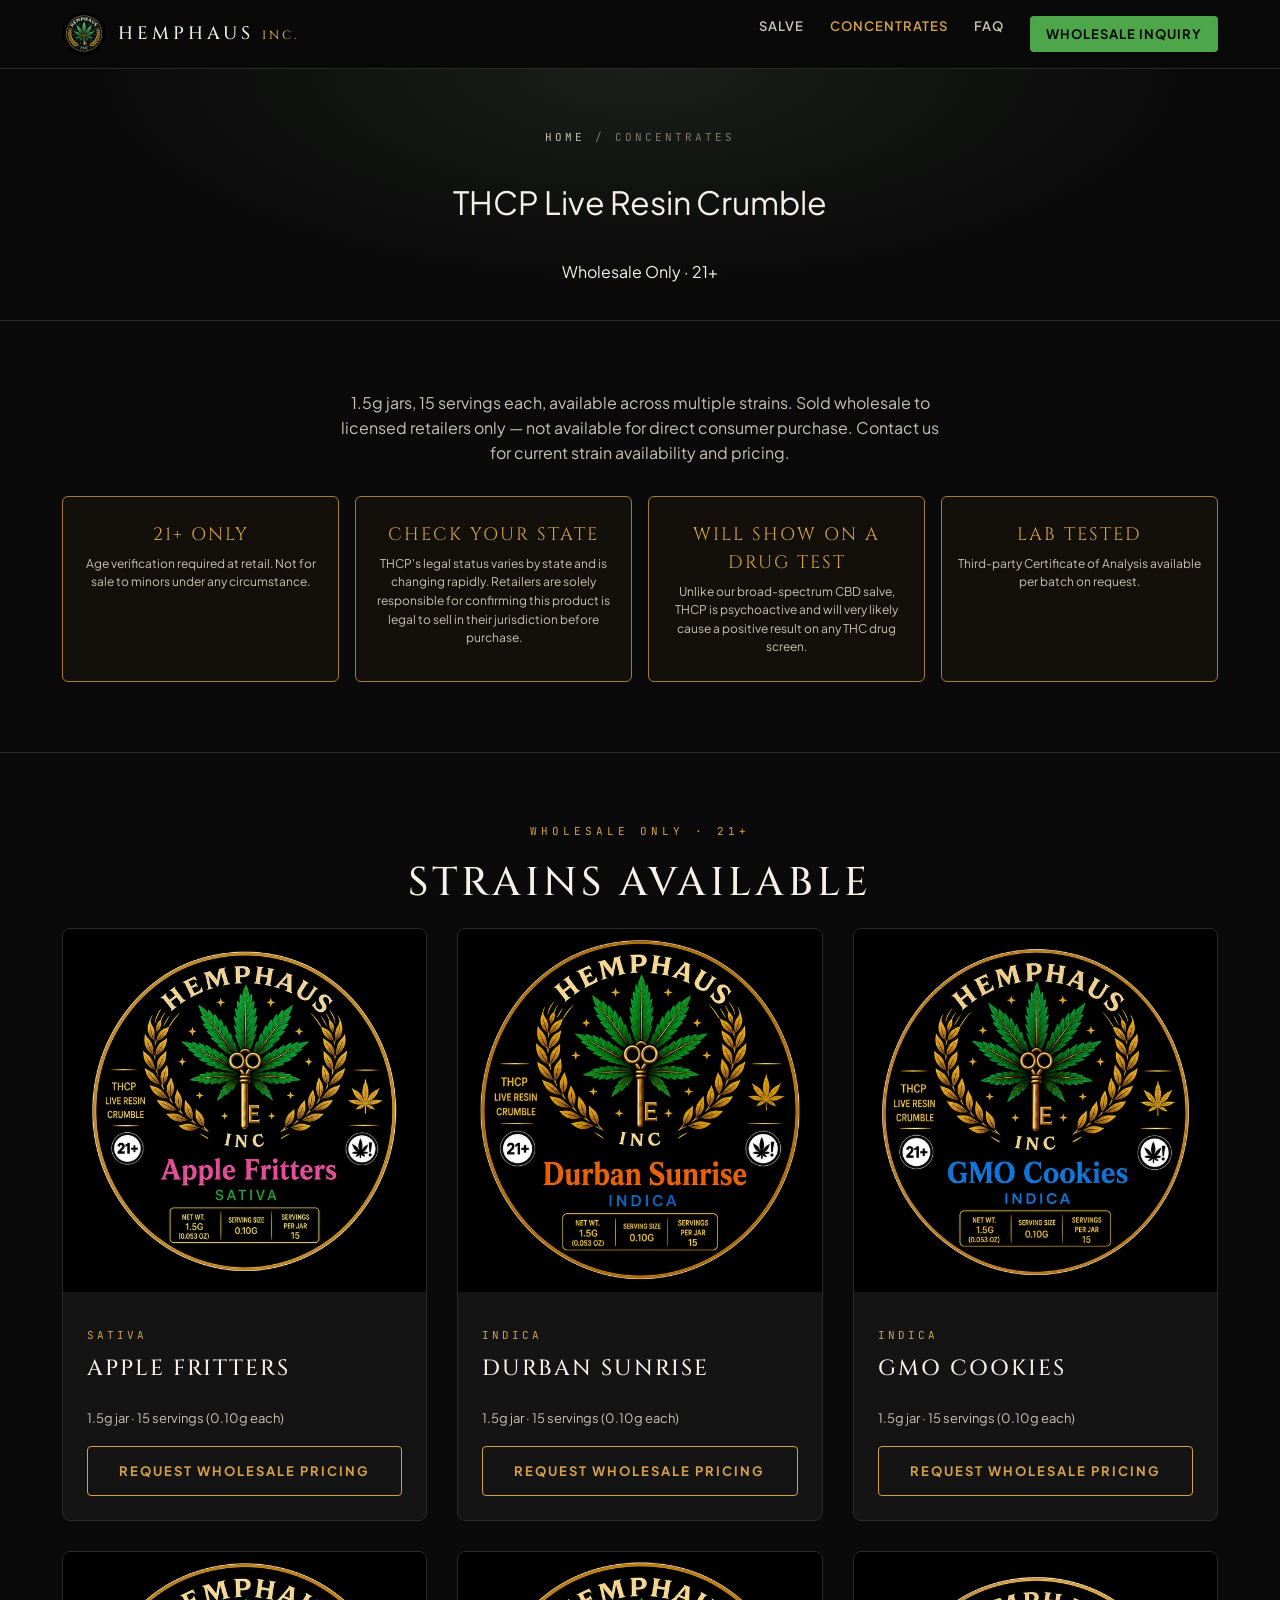
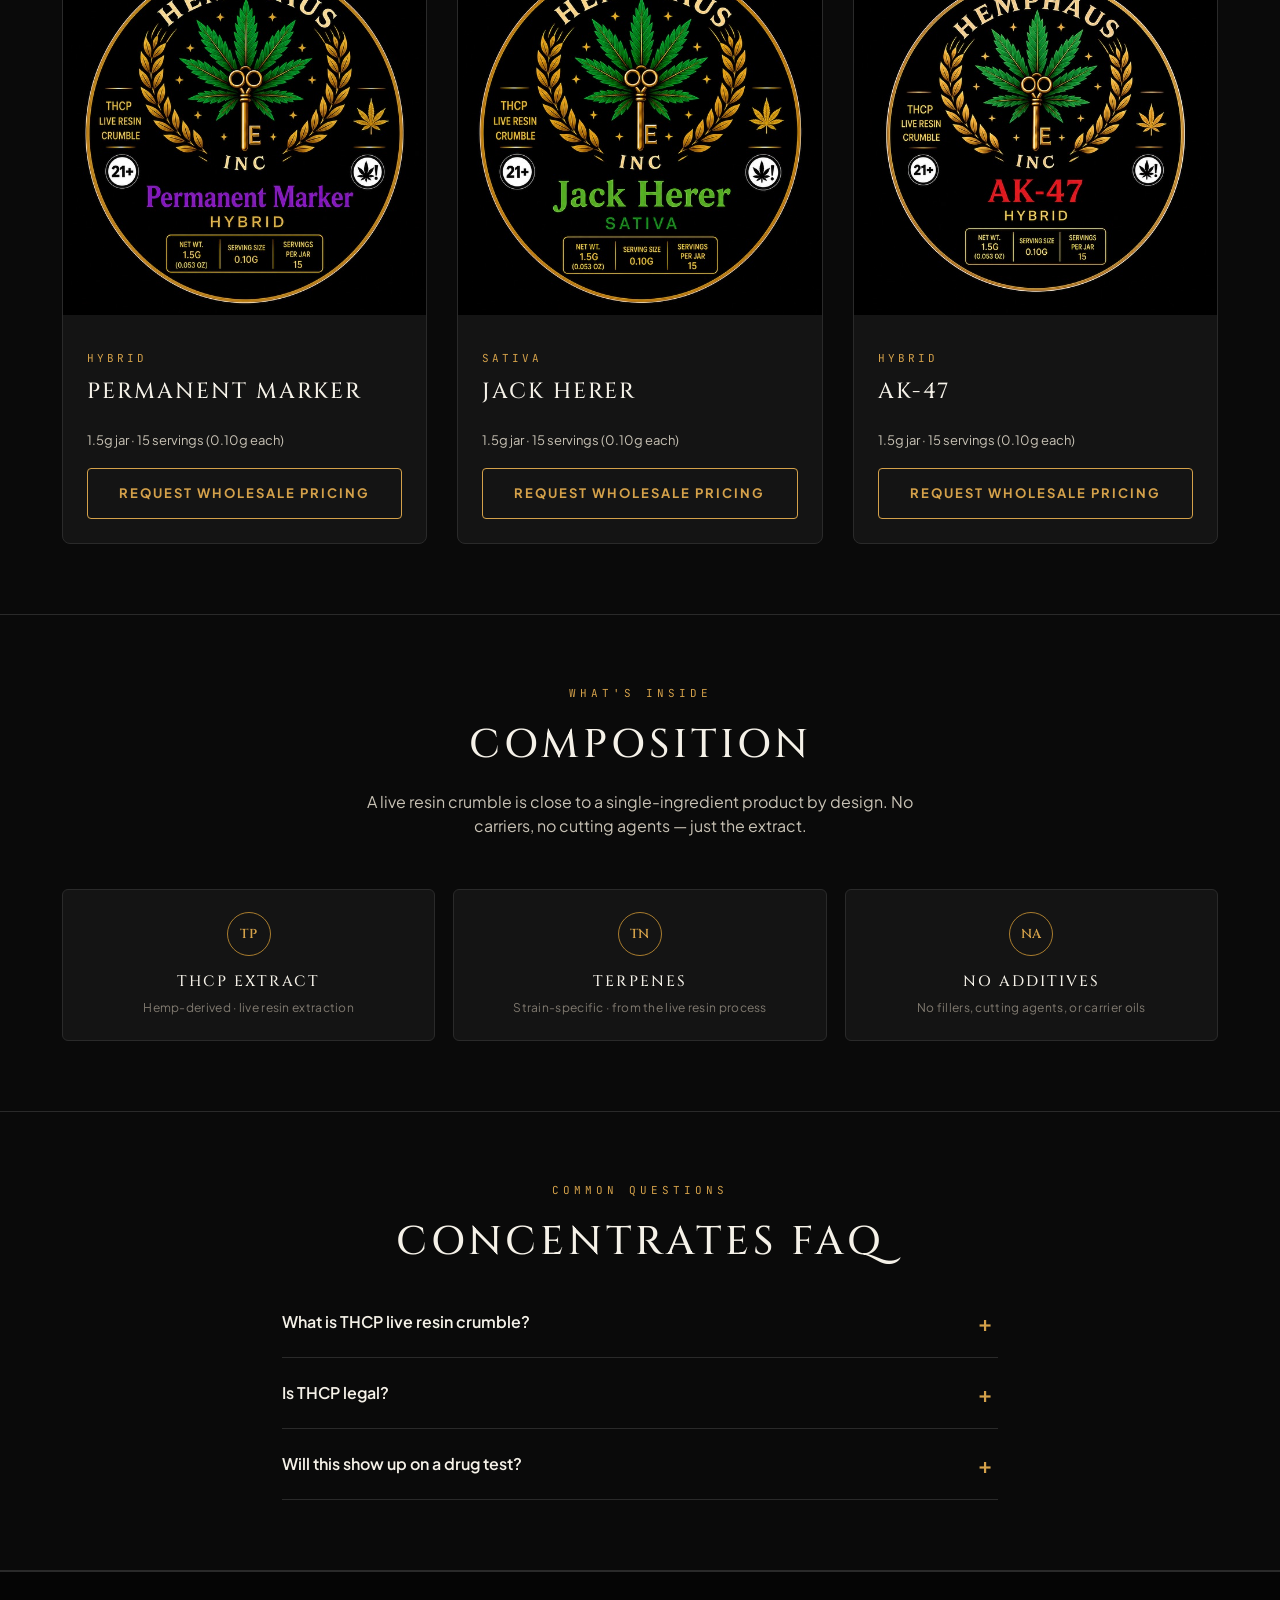
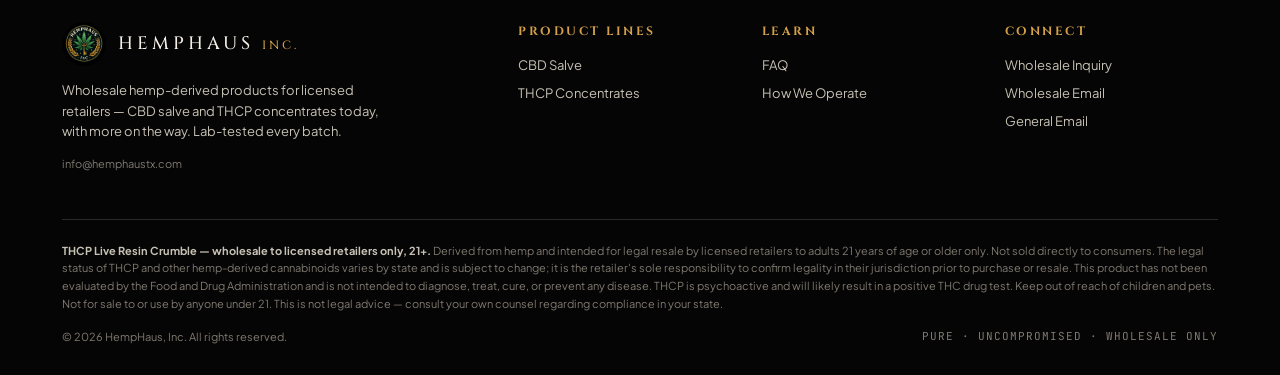
==== concentrates/index.html @ c24813ed "Rebuild as multi-page site: homepage hub + /salve/ + /concentrates/ Splits the single long-scroll pa" ====
<!DOCTYPE html>
<html lang="en">
<head>
  <meta charset="UTF-8">
  <meta name="viewport" content="width=device-width, initial-scale=1, viewport-fit=cover">
  <meta name="theme-color" content="#0a0a0a">
  <title>THCP Live Resin Crumble — Wholesale, 21+ | HempHaus Inc.</title>
  <meta name="description" content="THCP live resin crumble, multiple strains, wholesale to licensed retailers only. 21+. Third-party lab tested. Not sold direct to consumers.">
  <meta property="og:title" content="THCP Live Resin Crumble — Wholesale, 21+ | HempHaus Inc.">
  <meta property="og:description" content="THCP live resin crumble, multiple strains. Sold wholesale to licensed retailers only.">
  <meta property="og:image" content="https://hemphaustx.com/images/og-logo.png">
  <meta property="og:image:width" content="1200">
  <meta property="og:image:height" content="630">
  <meta property="og:url" content="https://hemphaustx.com/concentrates/">
  <meta name="twitter:card" content="summary_large_image">
  <meta name="twitter:image" content="https://hemphaustx.com/images/og-logo.png">
  <link rel="manifest" href="/manifest.json">
  <link rel="apple-touch-icon" href="/images/icon-180.png">
  <link rel="icon" type="image/png" sizes="192x192" href="/images/icon-192.png">
  <link rel="icon" type="image/png" sizes="512x512" href="/images/icon-512.png">
  <link rel="preconnect" href="https://fonts.googleapis.com">
  <link rel="preconnect" href="https://fonts.gstatic.com" crossorigin>
  <link href="https://fonts.googleapis.com/css2?family=Cinzel:wght@400;500;600;700&family=Plus+Jakarta+Sans:wght@400;500;600;700&family=JetBrains+Mono:wght@400;500&display=swap" rel="stylesheet">
  <link rel="stylesheet" href="/styles.css">
</head>
<body>

<!-- =========== Topbar =========== -->
<header class="topbar">
  <div class="wrap inner">
    <a href="/" class="brand">
      <img src="/images/logo.png" class="brand-mark" alt="HempHaus" width="44" height="44">
      <span class="brand-text">HEMPHAUS<span class="inc">INC.</span></span>
    </a>
    <nav>
      <a href="/salve/">Salve</a>
      <a href="/concentrates/" class="current">Concentrates</a>
      <a href="/#faq">FAQ</a>
      <a href="/#contact" class="nav-cta">Wholesale Inquiry</a>
    </nav>
  </div>
</header>

<!-- =========== Page header =========== -->
<section class="page-header">
  <div class="wrap">
    <p class="crumb"><a href="/">Home</a> / Concentrates</p>
    <p class="arch" style="font-size: clamp(20px, 4vw, 32px);">THCP Live Resin Crumble</p>
    <p class="sub">Wholesale Only · 21+</p>
  </div>
</section>

<!-- =========== Compliance callouts =========== -->
<section id="compliance">
  <div class="wrap">
    <p class="section-subtitle" style="margin-bottom: 30px;">1.5g jars, 15 servings each, available across multiple strains. Sold wholesale to licensed retailers only — not available for direct consumer purchase. Contact us for current strain availability and pricing.</p>

    <div class="trust-row">
      <div class="trust">
        <div class="h">21+ Only</div>
        <div class="s">Age verification required at retail. Not for sale to minors under any circumstance.</div>
      </div>
      <div class="trust">
        <div class="h">Check Your State</div>
        <div class="s">THCP's legal status varies by state and is changing rapidly. Retailers are solely responsible for confirming this product is legal to sell in their jurisdiction before purchase.</div>
      </div>
      <div class="trust">
        <div class="h">Will Show On A Drug Test</div>
        <div class="s">Unlike our broad-spectrum CBD salve, THCP is psychoactive and will very likely cause a positive result on any THC drug screen.</div>
      </div>
      <div class="trust">
        <div class="h">Lab Tested</div>
        <div class="s">Third-party Certificate of Analysis available per batch on request.</div>
      </div>
    </div>
  </div>
</section>

<!-- =========== Products =========== -->
<section id="products">
  <div class="wrap">
    <p class="section-label">Wholesale Only · 21+</p>
    <h2 class="section-title">Strains Available</h2>

    <div class="products">

      <div class="product">
        <div class="photo"><img src="/images/label-thcp-apple-fritters.png" alt="HempHaus THCP Live Resin Crumble — Apple Fritters"></div>
        <div class="info">
          <p class="strength">Sativa</p>
          <h3>Apple Fritters</h3>
          <p class="size">1.5g jar · 15 servings (0.10g each)</p>
          <a href="/?product=THCP+Live+Resin+Crumble+%28wholesale+only%29&detail=Apple+Fritters#contact" class="product-cta">Request Wholesale Pricing</a>
        </div>
      </div>

      <div class="product">
        <div class="photo"><img src="/images/label-thcp-durban-sunrise.png" alt="HempHaus THCP Live Resin Crumble — Durban Sunrise"></div>
        <div class="info">
          <p class="strength">Indica</p>
          <h3>Durban Sunrise</h3>
          <p class="size">1.5g jar · 15 servings (0.10g each)</p>
          <a href="/?product=THCP+Live+Resin+Crumble+%28wholesale+only%29&detail=Durban+Sunrise#contact" class="product-cta">Request Wholesale Pricing</a>
        </div>
      </div>

      <div class="product">
        <div class="photo"><img src="/images/label-thcp-gmo-cookies.png" alt="HempHaus THCP Live Resin Crumble — GMO Cookies"></div>
        <div class="info">
          <p class="strength">Indica</p>
          <h3>GMO Cookies</h3>
          <p class="size">1.5g jar · 15 servings (0.10g each)</p>
          <a href="/?product=THCP+Live+Resin+Crumble+%28wholesale+only%29&detail=GMO+Cookies#contact" class="product-cta">Request Wholesale Pricing</a>
        </div>
      </div>

      <div class="product">
        <div class="photo"><img src="/images/label-thcp-permanent-marker.png" alt="HempHaus THCP Live Resin Crumble — Permanent Marker"></div>
        <div class="info">
          <p class="strength">Hybrid</p>
          <h3>Permanent Marker</h3>
          <p class="size">1.5g jar · 15 servings (0.10g each)</p>
          <a href="/?product=THCP+Live+Resin+Crumble+%28wholesale+only%29&detail=Permanent+Marker#contact" class="product-cta">Request Wholesale Pricing</a>
        </div>
      </div>

      <div class="product">
        <div class="photo"><img src="/images/label-thcp-jack-herer.png" alt="HempHaus THCP Live Resin Crumble — Jack Herer"></div>
        <div class="info">
          <p class="strength">Sativa</p>
          <h3>Jack Herer</h3>
          <p class="size">1.5g jar · 15 servings (0.10g each)</p>
          <a href="/?product=THCP+Live+Resin+Crumble+%28wholesale+only%29&detail=Jack+Herer#contact" class="product-cta">Request Wholesale Pricing</a>
        </div>
      </div>

      <div class="product">
        <div class="photo"><img src="/images/label-thcp-ak-47.png" alt="HempHaus THCP Live Resin Crumble — AK-47"></div>
        <div class="info">
          <p class="strength">Hybrid</p>
          <h3>AK-47</h3>
          <p class="size">1.5g jar · 15 servings (0.10g each)</p>
          <a href="/?product=THCP+Live+Resin+Crumble+%28wholesale+only%29&detail=AK-47#contact" class="product-cta">Request Wholesale Pricing</a>
        </div>
      </div>

    </div>
  </div>
</section>

<!-- =========== Composition =========== -->
<section id="composition">
  <div class="wrap">
    <p class="section-label">What's Inside</p>
    <h2 class="section-title">Composition</h2>
    <p class="section-subtitle">A live resin crumble is close to a single-ingredient product by design. No carriers, no cutting agents — just the extract.</p>

    <div class="ingredients-grid">
      <div class="ingredient">
        <div class="ic">TP</div>
        <div class="nm">THCP Extract</div>
        <div class="desc">Hemp-derived · live resin extraction</div>
      </div>
      <div class="ingredient">
        <div class="ic">TN</div>
        <div class="nm">Terpenes</div>
        <div class="desc">Strain-specific · from the live resin process</div>
      </div>
      <div class="ingredient">
        <div class="ic">NA</div>
        <div class="nm">No Additives</div>
        <div class="desc">No fillers, cutting agents, or carrier oils</div>
      </div>
    </div>
  </div>
</section>

<!-- =========== FAQ =========== -->
<section id="faq">
  <div class="wrap narrow faq">
    <p class="section-label">Common Questions</p>
    <h2 class="section-title">Concentrates FAQ</h2>

    <details>
      <summary>What is THCP live resin crumble?</summary>
      <div class="answer">THCP is a hemp-derived cannabinoid. "Live resin" refers to the extraction method, which preserves more of the plant's original terpene profile than standard extraction. "Crumble" describes the texture/consistency of the final product, not an additive or flavoring.</div>
    </details>

    <details>
      <summary>Is THCP legal?</summary>
      <div class="answer">THCP's legal status varies by state and is changing rapidly — it is not covered by the same clear federal exemption as broad-spectrum CBD. It is the retailer's sole responsibility to confirm this product is legal to sell in their jurisdiction before purchasing or reselling it. Tell us your state and we'll share what we know, but this isn't legal advice — check with your own counsel if you're unsure.</div>
    </details>

    <details>
      <summary>Will this show up on a drug test?</summary>
      <div class="answer">Yes, very likely. THCP is psychoactive and structurally similar to THC. Retailers should make sure their customers understand this before purchase — this is not a product like broad-spectrum CBD that stays under drug-test thresholds.</div>
    </details>
  </div>
</section>

<!-- =========== Footer =========== -->
<footer>
  <div class="wrap">
    <div class="row">
      <div>
        <a href="/" class="brand" style="margin-bottom: 14px;">
          <img src="/images/logo.png" class="brand-mark" alt="HempHaus" width="44" height="44">
          <span class="brand-text">HEMPHAUS<span class="inc">INC.</span></span>
        </a>
        <p style="font-size: 13px; color: var(--cream-dim); margin: 0 0 14px; max-width: 320px;">Wholesale hemp-derived products for licensed retailers — CBD salve and THCP concentrates today, with more on the way. Lab-tested every batch.</p>
        <p style="font-size: 11px; color: var(--muted);">info@hemphaustx.com</p>
      </div>
      <div>
        <h4>Product Lines</h4>
        <ul>
          <li><a href="/salve/">CBD Salve</a></li>
          <li><a href="/concentrates/">THCP Concentrates</a></li>
        </ul>
      </div>
      <div>
        <h4>Learn</h4>
        <ul>
          <li><a href="/#faq">FAQ</a></li>
          <li><a href="/#trust">How We Operate</a></li>
        </ul>
      </div>
      <div>
        <h4>Connect</h4>
        <ul>
          <li><a href="/#contact">Wholesale Inquiry</a></li>
          <li><a href="mailto:info@hemphaustx.com?subject=Wholesale%20inquiry">Wholesale Email</a></li>
          <li><a href="mailto:info@hemphaustx.com">General Email</a></li>
        </ul>
      </div>
    </div>

    <div class="disclaimer">
      <strong style="color: var(--cream-dim);">THCP Live Resin Crumble — wholesale to licensed retailers only, 21+.</strong> Derived from hemp and intended for legal resale by licensed retailers to adults 21 years of age or older only. Not sold directly to consumers. The legal status of THCP and other hemp-derived cannabinoids varies by state and is subject to change; it is the retailer's sole responsibility to confirm legality in their jurisdiction prior to purchase or resale. This product has not been evaluated by the Food and Drug Administration and is not intended to diagnose, treat, cure, or prevent any disease. THCP is psychoactive and will likely result in a positive THC drug test. Keep out of reach of children and pets. Not for sale to or use by anyone under 21. This is not legal advice — consult your own counsel regarding compliance in your state.
    </div>

    <div class="bottom">
      <div>© 2026 HempHaus, Inc. All rights reserved.</div>
      <div class="mono">PURE · UNCOMPROMISED · WHOLESALE ONLY</div>
    </div>
  </div>
</footer>

<script>
  document.querySelectorAll('a[href^="#"]').forEach(a => {
    a.addEventListener('click', (e) => {
      const id = a.getAttribute('href').slice(1);
      const el = document.getElementById(id);
      if (el) { e.preventDefault(); el.scrollIntoView({ behavior: 'smooth', block: 'start' }); }
    });
  });
</script>

</body>
</html>
---- styles.css ----
:root {
  --bg: #0a0a0a;
  --bg-2: #141414;
  --bg-3: #1a1a1a;
  --line: #2a2a2a;
  --cream: #f5f1e8;
  --cream-dim: #c8c2b5;
  --muted: #807a70;
  --green: #4ea64a;            /* matches leaf */
  --green-deep: #1f5e2a;
  --green-bright: #9aba3c;     /* "Pure. Uncompromised." amber-green */
  --gold: #d4a14a;             /* matches the gold key + wreath */
  --gold-deep: #a87c2e;
  --shadow: 0 10px 40px rgba(0,0,0,0.5);
}

* { box-sizing: border-box; -webkit-tap-highlight-color: transparent; }
html, body {
  margin: 0; padding: 0;
  background: var(--bg);
  color: var(--cream);
  font-family: 'Plus Jakarta Sans', -apple-system, sans-serif;
  font-size: 16px;
  line-height: 1.55;
  -webkit-font-smoothing: antialiased;
  overflow-x: hidden;
  max-width: 100vw;
}
img { max-width: 100%; height: auto; }

/* === Layout === */
.wrap { max-width: 1200px; margin: 0 auto; padding: 0 22px; }
.narrow { max-width: 760px; margin: 0 auto; padding: 0 22px; }
@media (max-width: 480px) {
  .wrap { padding: 0 16px; }
  .narrow { padding: 0 16px; }
  section { padding: 50px 0; }
}

/* === Topbar === */
.topbar {
  position: sticky; top: 0; z-index: 50;
  background: rgba(10,10,10,0.92);
  backdrop-filter: blur(12px);
  -webkit-backdrop-filter: blur(12px);
  border-bottom: 1px solid var(--line);
  padding: 12px 0;
}
.topbar .inner {
  display: flex; align-items: center; justify-content: space-between;
  gap: 20px; flex-wrap: wrap;
}
@media (max-width: 720px) {
  .topbar { padding: 10px 0; }
  nav { gap: 10px; }
  nav a { font-size: 11px; letter-spacing: 0.5px; }
  nav a:not(.nav-cta) { display: none; }
  nav a.nav-cta { display: inline-flex; padding: 6px 12px; }
  .hero { padding: 50px 0 40px; }
  .hero .arch { letter-spacing: 2px !important; }
  .hero .sub { letter-spacing: 1px; font-size: 12px; padding: 0 10px; }
  .hero .lede { letter-spacing: 0.5px; }
  .section-title { letter-spacing: 2px !important; }
  .pure-tag { letter-spacing: 0 !important; word-spacing: 4px; font-size: 11px; }
  .section-label { letter-spacing: 2px; }
  .page-header { padding: 40px 0 30px; }
}
@media (max-width: 460px) {
  .brand { font-size: 14px; letter-spacing: 2px; }
  .brand .inc { font-size: 10px; }
  .hero .arch { font-size: 20px; letter-spacing: 1px !important; }
  .hero .lede { font-size: 16px; line-height: 1.35; letter-spacing: 0; }
  .hero .sub { word-spacing: 4px; }
  .section-title { font-size: 22px; letter-spacing: 1px !important; }
  .product h3 { font-size: 18px; letter-spacing: 1px; }
  .product .strength, .product .size, .product .info > * {
    letter-spacing: 1px !important; word-spacing: 1px;
  }
  .product .info { padding: 18px 14px; }
  .feature-grid .text h3, .ingredient .nm, .trust .h, footer h4 { letter-spacing: 1px !important; }
  .cta-row { flex-direction: column; align-items: stretch; padding: 0 14px; }
  .cta-row .btn { width: 100%; }
  .pure-tag { font-size: 9.5px !important; word-spacing: 1px !important; letter-spacing: 0 !important; }
}
.brand {
  font-family: 'Cinzel', Georgia, serif;
  font-size: 18px;
  letter-spacing: 4px;
  font-weight: 500;
  color: var(--cream);
  text-decoration: none;
  display: flex; align-items: center; gap: 12px;
}
.brand .inc { color: var(--gold); font-size: 12px; letter-spacing: 3px; margin-left: 4px; }
.brand-mark {
  width: 44px; height: 44px;
  display: block;
  flex-shrink: 0;
}
.brand-text { display: flex; align-items: baseline; gap: 4px; line-height: 1; }
@media (max-width: 460px) {
  .brand-mark { width: 36px; height: 36px; }
}
nav { display: flex; gap: 26px; }
nav a {
  color: var(--cream-dim); text-decoration: none;
  font-size: 13px; font-weight: 600;
  letter-spacing: 1px; text-transform: uppercase;
  transition: color 120ms;
}
nav a:hover { color: var(--gold); }
nav a.current { color: var(--gold); }
.nav-cta {
  background: var(--green);
  color: var(--bg) !important;
  padding: 8px 16px; border-radius: 4px;
  font-weight: 700;
}
.nav-cta:hover { background: var(--green-bright); color: var(--bg) !important; }

/* === Hero === */
.hero {
  padding: 80px 0 60px;
  text-align: center;
  background:
    radial-gradient(ellipse at top, #1a1f1a 0%, var(--bg) 60%);
  border-bottom: 1px solid var(--line);
}
.hero-mark {
  display: block;
  margin: 0 auto 28px;
  width: clamp(140px, 22vw, 220px);
  height: auto;
  filter: drop-shadow(0 4px 24px rgba(0,0,0,0.55));
}
.hero .arch {
  font-family: 'Cinzel', Georgia, serif;
  font-size: clamp(22px, 6vw, 56px);
  font-weight: 600;
  letter-spacing: clamp(4px, 1.5vw, 10px);
  color: var(--green-bright);
  margin: 0 0 12px;
  text-transform: uppercase;
  word-wrap: break-word;
}
.hero .sub {
  font-family: 'Plus Jakarta Sans', sans-serif;
  font-size: clamp(15px, 2.2vw, 18px);
  font-weight: 400;
  color: var(--cream-dim);
  letter-spacing: 1.5px;
  text-transform: uppercase;
  margin: 0 0 30px;
}
.hero .lede {
  font-family: 'Cinzel', Georgia, serif;
  font-size: clamp(18px, 4vw, 42px);
  font-weight: 400;
  color: var(--cream);
  letter-spacing: 1px;
  max-width: 800px;
  margin: 0 auto 32px;
  line-height: 1.3;
  padding: 0 8px;
}
.hero .cta-row {
  display: flex; gap: 14px; justify-content: center; flex-wrap: wrap;
  margin-top: 30px;
}
.btn {
  display: inline-flex; align-items: center; gap: 8px;
  padding: 14px 28px; border-radius: 4px;
  font-family: inherit; font-size: 14px; font-weight: 700;
  letter-spacing: 1.5px; text-transform: uppercase;
  cursor: pointer; text-decoration: none;
  transition: all 150ms;
  border: 1px solid var(--line);
  background: var(--bg-2); color: var(--cream);
}
.btn:hover { background: var(--bg-3); border-color: var(--gold); color: var(--gold); }
.btn.primary {
  background: var(--green); color: var(--bg); border-color: var(--green);
}
.btn.primary:hover { background: var(--green-bright); border-color: var(--green-bright); color: var(--bg); }
.btn.gold { background: var(--gold); color: var(--bg); border-color: var(--gold); }
.btn.gold:hover { background: #e6b85f; color: var(--bg); border-color: #e6b85f; }

/* === Page header (sub-pages: /salve/, /concentrates/) === */
.page-header {
  padding: 60px 0 20px;
  text-align: center;
  background: radial-gradient(ellipse at top, #1a1f1a 0%, var(--bg) 60%);
  border-bottom: 1px solid var(--line);
}
.page-header .crumb {
  font-family: 'JetBrains Mono', monospace;
  font-size: 11px; letter-spacing: 3px; text-transform: uppercase;
  color: var(--muted); margin: 0 0 16px;
}
.page-header .crumb a { color: var(--cream-dim); text-decoration: none; }
.page-header .crumb a:hover { color: var(--gold); }

/* === Section wrappers === */
section { padding: 70px 0; border-bottom: 1px solid var(--line); }
.section-label {
  font-family: 'JetBrains Mono', 'SF Mono', monospace;
  font-size: 11px;
  letter-spacing: 4px;
  text-transform: uppercase;
  color: var(--gold);
  margin: 0 0 12px;
  text-align: center;
}
.section-title {
  font-family: 'Cinzel', Georgia, serif;
  font-size: clamp(28px, 5vw, 40px);
  font-weight: 500;
  letter-spacing: 4px;
  text-transform: uppercase;
  text-align: center;
  color: var(--cream);
  margin: 0 0 14px;
  padding: 0 8px; word-wrap: break-word;
}
.section-subtitle {
  text-align: center; color: var(--cream-dim);
  max-width: 600px; margin: 0 auto 50px;
  font-size: 16px;
}

/* === Products === */
.products {
  display: grid;
  grid-template-columns: repeat(3, 1fr);
  gap: 30px;
}
@media (max-width: 880px) { .products { grid-template-columns: 1fr; gap: 26px; } }
.product {
  background: var(--bg-2);
  border: 1px solid var(--line);
  border-radius: 8px;
  overflow: hidden;
  transition: all 200ms;
  display: flex; flex-direction: column;
}
.product:hover { border-color: var(--gold-deep); box-shadow: var(--shadow); transform: translateY(-4px); }
.product .photo {
  background: #000;
  aspect-ratio: 1;
  display: flex; align-items: center; justify-content: center;
  overflow: hidden;
}
.product .photo img { width: 100%; height: 100%; object-fit: cover; display: block; }
.product .info { padding: 24px; flex: 1; display: flex; flex-direction: column; }
.product .strength {
  font-family: 'JetBrains Mono', monospace;
  font-size: 11px; letter-spacing: 3px;
  color: var(--gold); text-transform: uppercase;
  margin-bottom: 8px;
}
.product h3 {
  font-family: 'Cinzel', Georgia, serif;
  font-size: 22px; font-weight: 500;
  letter-spacing: 2px; text-transform: uppercase;
  color: var(--cream);
  margin: 0 0 8px;
}
.product .size {
  font-size: 13px; color: var(--cream-dim);
  margin-bottom: 18px;
}
.product .product-cta {
  width: 100%; padding: 14px;
  background: transparent; color: var(--gold);
  border: 1px solid var(--gold);
  border-radius: 4px;
  font-family: inherit; font-weight: 700; font-size: 13px;
  letter-spacing: 2px; text-transform: uppercase;
  cursor: pointer; transition: all 150ms;
  text-decoration: none; text-align: center;
  display: block; margin-top: auto;
}
.product .product-cta:hover { background: var(--gold); color: var(--bg); }

/* === Product line router === */
.router-grid {
  display: grid;
  grid-template-columns: repeat(auto-fit, minmax(260px, 1fr));
  gap: 26px;
  margin-top: 10px;
}
.router-card {
  display: block;
  background: var(--bg-2);
  border: 1px solid var(--line);
  border-radius: 10px;
  padding: 36px 30px;
  text-align: center;
  text-decoration: none;
  transition: all 200ms;
}
.router-card:hover { border-color: var(--gold-deep); box-shadow: var(--shadow); transform: translateY(-4px); }
.router-card .rc-eyebrow {
  font-family: 'JetBrains Mono', monospace;
  font-size: 11px; letter-spacing: 3px;
  color: var(--gold); text-transform: uppercase;
  margin: 0 0 10px;
}
.router-card h3 {
  font-family: 'Cinzel', Georgia, serif;
  font-size: 24px; font-weight: 500;
  letter-spacing: 2px; text-transform: uppercase;
  color: var(--cream);
  margin: 0 0 12px;
}
.router-card p:not(.rc-eyebrow) { color: var(--cream-dim); font-size: 14px; margin: 0 0 20px; }
.router-card .rc-cta {
  display: inline-block;
  color: var(--gold); font-weight: 700; font-size: 12px;
  letter-spacing: 1.5px; text-transform: uppercase;
}

/* === Two-column feature blocks === */
.feature-grid {
  display: grid;
  grid-template-columns: 1fr 1fr;
  gap: 50px;
  align-items: center;
}
@media (max-width: 880px) { .feature-grid { grid-template-columns: 1fr; gap: 32px; } }
.feature-grid img { width: 100%; border-radius: 8px; }
.feature-grid .text h3 {
  font-family: 'Cinzel', Georgia, serif;
  font-size: 26px; font-weight: 500;
  letter-spacing: 2px; text-transform: uppercase;
  color: var(--green-bright);
  margin: 0 0 16px;
}
.feature-grid .text p { color: var(--cream-dim); margin: 0 0 14px; }

/* === Ingredients list === */
.ingredients-grid {
  display: grid;
  grid-template-columns: repeat(auto-fit, minmax(180px, 1fr));
  gap: 18px;
  margin-top: 30px;
}
.ingredient {
  padding: 22px;
  border: 1px solid var(--line);
  border-radius: 6px;
  background: var(--bg-2);
  text-align: center;
}
.ingredient .ic {
  width: 44px; height: 44px;
  margin: 0 auto 14px;
  display: flex; align-items: center; justify-content: center;
  border: 1px solid var(--gold-deep);
  border-radius: 50%;
  font-family: 'Cinzel', Georgia, serif;
  font-size: 13px; font-weight: 600;
  letter-spacing: 0.5px;
  color: var(--gold);
}
.ingredient .nm {
  font-family: 'Cinzel', serif;
  font-size: 15px; font-weight: 500;
  letter-spacing: 2px; text-transform: uppercase;
  color: var(--cream);
  margin-bottom: 6px;
}
.ingredient .desc {
  font-size: 12px;
  color: var(--muted);
  letter-spacing: 0.3px;
}

/* === FAQ === */
.faq details {
  padding: 18px 0;
  border-bottom: 1px solid var(--line);
  cursor: pointer;
}
.faq details[open] summary { color: var(--gold); }
.faq summary {
  font-family: 'Plus Jakarta Sans', sans-serif;
  font-size: 16px; font-weight: 600;
  color: var(--cream);
  list-style: none;
  display: flex; justify-content: space-between; align-items: center;
  padding-right: 6px;
}
.faq summary::-webkit-details-marker { display: none; }
.faq summary::after { content: '+'; font-size: 22px; color: var(--gold); margin-left: 12px; }
.faq details[open] summary::after { content: '−'; }
.faq .answer { padding: 14px 0 4px; color: var(--cream-dim); font-size: 15px; }

/* === COA / Trust badges === */
.trust-row {
  display: grid;
  grid-template-columns: repeat(auto-fit, minmax(200px, 1fr));
  gap: 16px;
  margin-top: 30px;
}
.trust {
  text-align: center; padding: 24px 16px;
  border: 1px solid var(--gold-deep); border-radius: 6px;
  background: rgba(168, 124, 46, 0.06);
}
.trust .h {
  font-family: 'Cinzel', serif;
  font-size: 18px; letter-spacing: 2px;
  color: var(--gold); text-transform: uppercase;
  margin-bottom: 6px;
}
.trust .s { font-size: 12px; color: var(--cream-dim); }

/* === Contact === */
.contact-wrap {
  max-width: 880px; margin: 30px auto 0;
}
.contact-tabs {
  display: flex; justify-content: center; gap: 0;
  border-bottom: 1px solid var(--line);
  margin-bottom: 36px;
}
.contact-tab {
  background: none; border: 0; cursor: pointer;
  padding: 14px 26px;
  font-family: 'Plus Jakarta Sans', sans-serif;
  font-size: 12px; font-weight: 600;
  letter-spacing: 2px; text-transform: uppercase;
  color: var(--cream-dim);
  border-bottom: 2px solid transparent;
  margin-bottom: -1px;
  transition: color 150ms, border-color 150ms;
}
.contact-tab:hover { color: var(--cream); }
.contact-tab.active { color: var(--gold); border-bottom-color: var(--gold); }
.contact-grid {
  display: grid; grid-template-columns: 1.3fr 1fr; gap: 50px;
  align-items: start;
}
@media (max-width: 760px) { .contact-grid { grid-template-columns: 1fr; gap: 32px; } }
.contact-form {
  display: flex; flex-direction: column; gap: 14px;
}
.contact-form input,
.contact-form textarea,
.contact-form select {
  width: 100%; padding: 14px 16px;
  background: var(--bg-2); color: var(--cream);
  border: 1px solid var(--line); border-radius: 4px;
  font-family: inherit; font-size: 15px;
  outline: none;
}
.contact-form input:focus,
.contact-form textarea:focus,
.contact-form select:focus { border-color: var(--gold); background: var(--bg-3); }
.contact-form textarea { min-height: 120px; resize: vertical; }
.contact-info {
  background: var(--bg-2); border: 1px solid var(--line);
  border-radius: 4px; padding: 28px;
}
.contact-info h3 {
  font-family: 'Cinzel', serif; font-size: 14px;
  letter-spacing: 2px; color: var(--gold);
  text-transform: uppercase; margin: 0 0 18px;
}
.contact-info .info-row {
  padding: 12px 0; border-bottom: 1px solid var(--line);
}
.contact-info .info-row:last-child { border-bottom: 0; padding-bottom: 0; }
.contact-info .info-row:first-child { padding-top: 0; }
.contact-info .info-label {
  font-family: 'Plus Jakarta Sans', sans-serif;
  font-size: 10px; letter-spacing: 2px; text-transform: uppercase;
  color: var(--muted); margin-bottom: 4px;
}
.contact-info .info-value {
  font-size: 14px; color: var(--cream);
  line-height: 1.5;
}
.contact-info .info-value a {
  color: var(--cream); text-decoration: none;
  border-bottom: 1px solid var(--gold);
}
.contact-info .info-value a:hover { color: var(--gold); }
.form-pane { display: none; }
.form-pane.active { display: block; }
.form-help {
  font-size: 12px; color: var(--cream-dim);
  margin: 0 0 14px;
  line-height: 1.5;
}
.form-status {
  text-align: center;
  margin: 6px 0 0;
  min-height: 20px;
  font-size: 13px;
  color: var(--cream-dim);
}
.contact-form select {
  appearance: none;
  background-image: url("data:image/svg+xml,%3Csvg width='12' height='8' viewBox='0 0 12 8' fill='none' xmlns='http://www.w3.org/2000/svg'%3E%3Cpath d='M1 1L6 6L11 1' stroke='%23a09078' stroke-width='1.5' stroke-linecap='round' stroke-linejoin='round'/%3E%3C/svg%3E");
  background-repeat: no-repeat;
  background-position: right 16px center;
  padding-right: 40px;
}

/* === Footer === */
footer {
  background: #050505;
  padding: 50px 0 30px;
  border-top: 1px solid var(--line);
  color: var(--muted);
}
footer .row { display: grid; grid-template-columns: 2fr 1fr 1fr 1fr; gap: 30px; margin-bottom: 36px; }
@media (max-width: 760px) { footer .row { grid-template-columns: 1fr 1fr; } }
footer h4 {
  font-family: 'Cinzel', serif;
  font-size: 12px; letter-spacing: 2.5px; text-transform: uppercase;
  color: var(--gold); margin: 0 0 14px;
}
footer ul { list-style: none; padding: 0; margin: 0; }
footer li { margin-bottom: 8px; font-size: 13px; }
footer a { color: var(--cream-dim); text-decoration: none; transition: color 100ms; }
footer a:hover { color: var(--gold); }
footer .disclaimer {
  font-size: 11px; line-height: 1.6; color: var(--muted);
  border-top: 1px solid var(--line); padding-top: 22px;
  margin-bottom: 16px;
}
footer .bottom { font-size: 11px; color: var(--muted); display: flex; justify-content: space-between; flex-wrap: wrap; gap: 14px; }
footer .bottom .mono { font-family: 'JetBrains Mono', monospace; letter-spacing: 1px; }

/* Tag for "Pure. Uncompromised." */
.pure-tag {
  font-family: 'Cinzel', serif;
  letter-spacing: clamp(1px, 1vw, 6px);
  font-weight: 500;
  color: var(--green-bright);
  text-transform: uppercase;
  text-align: center;
  padding: 14px 16px;
  border-top: 1px solid var(--line);
  border-bottom: 1px solid var(--line);
  background: #050505;
  font-size: clamp(10px, 1.8vw, 12px);
  word-spacing: 2px;
  line-height: 1.6;
}
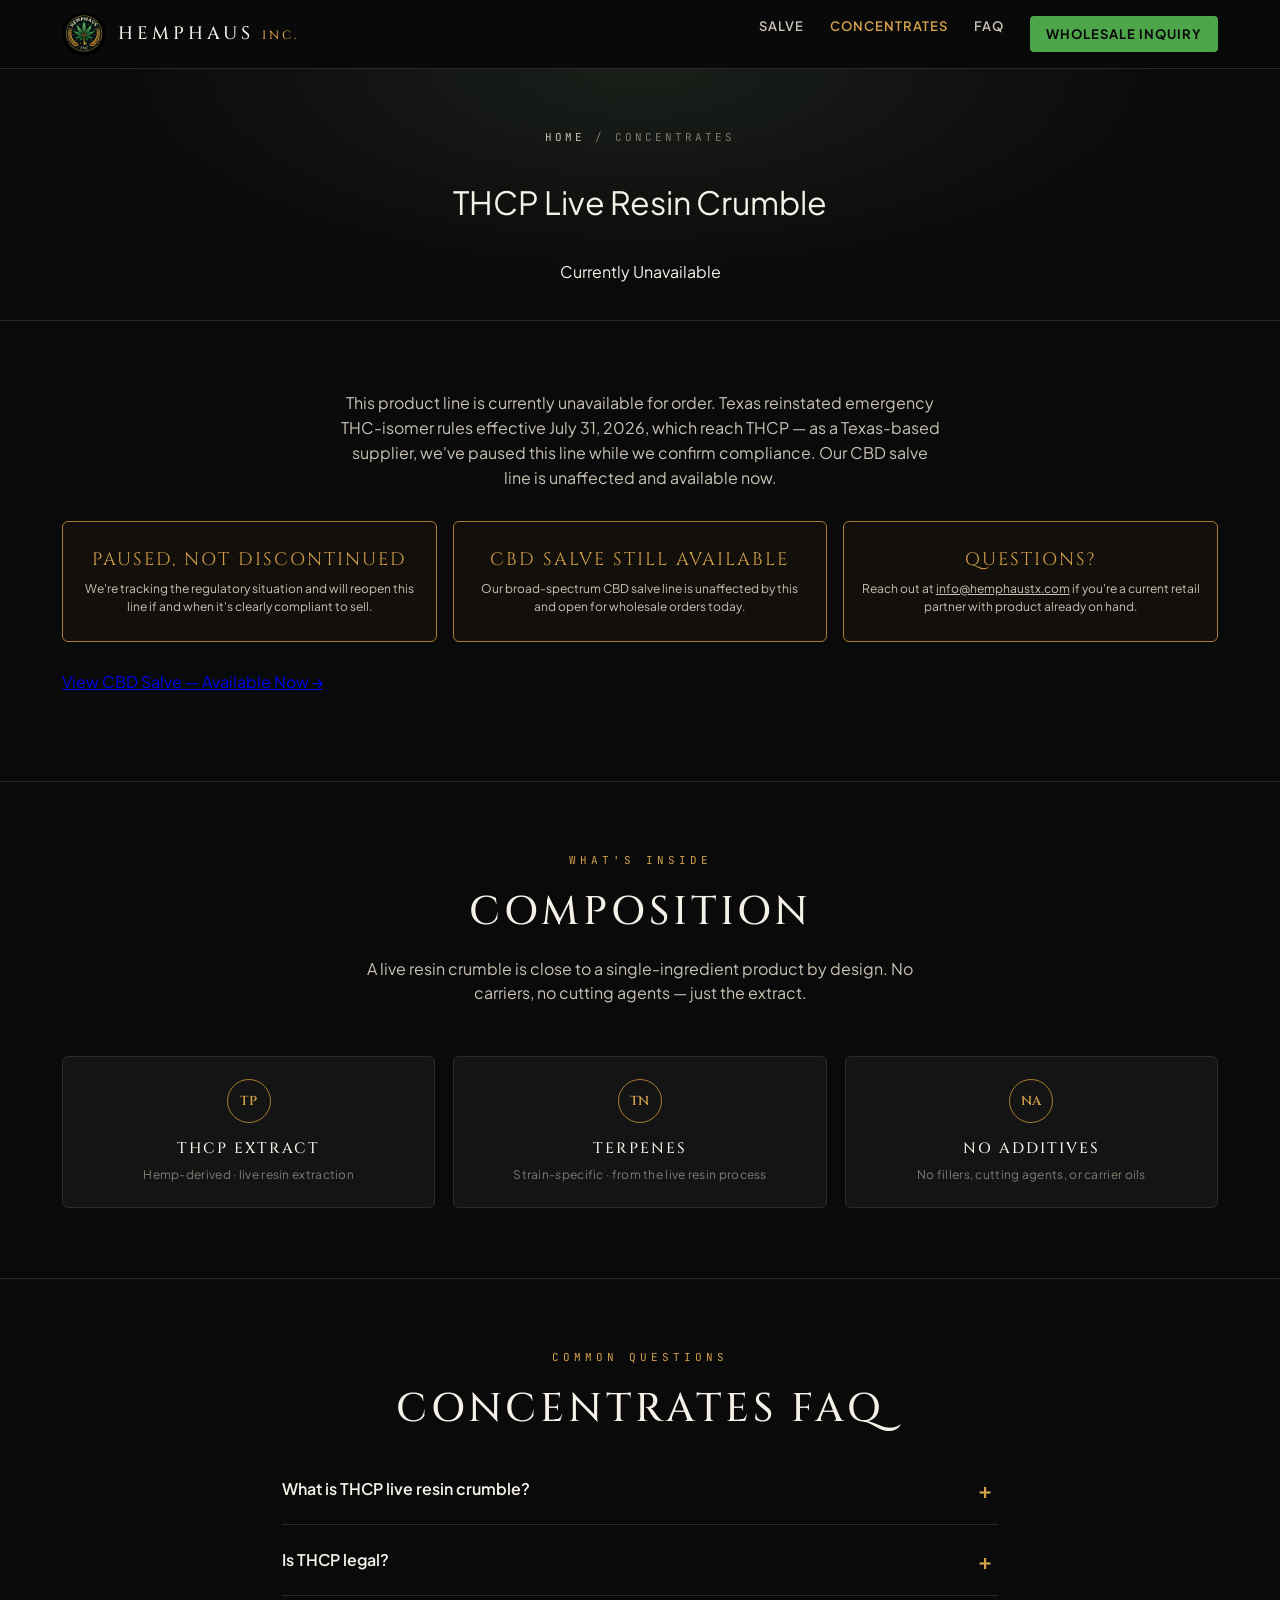
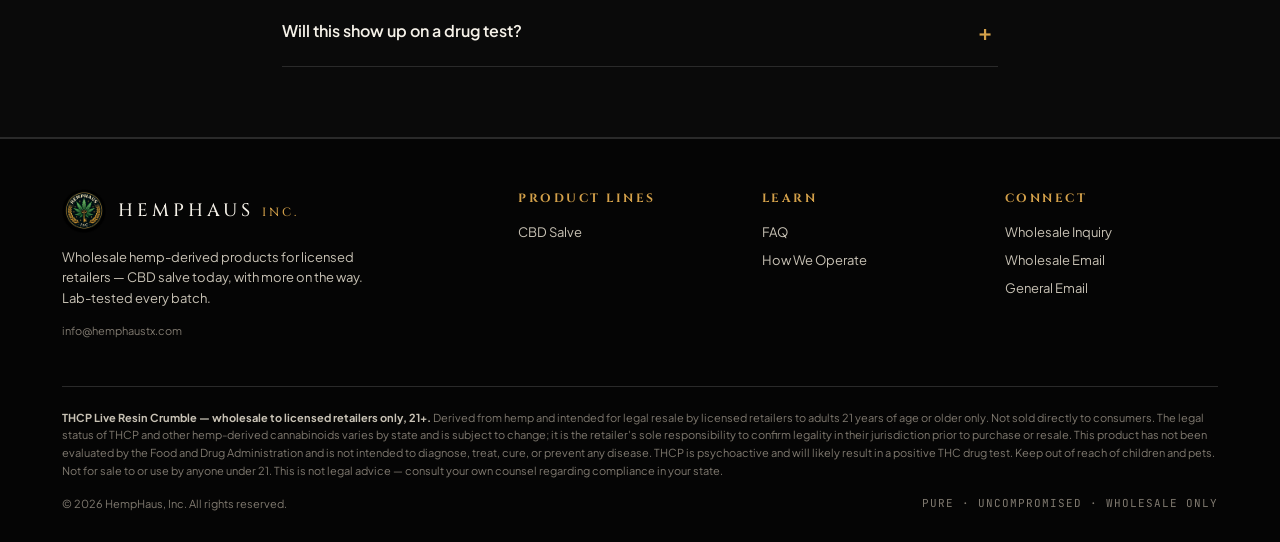
==== commit e21b6c58: "Pull THCP Concentrates from active sale — TX ban compliance Texas's emergency THC-isomer rule (effec" ====
--- a/concentrates/index.html
+++ b/concentrates/index.html
@@ -4,10 +4,10 @@
   <meta charset="UTF-8">
   <meta name="viewport" content="width=device-width, initial-scale=1, viewport-fit=cover">
   <meta name="theme-color" content="#0a0a0a">
-  <title>THCP Live Resin Crumble — Wholesale, 21+ | HempHaus Inc.</title>
-  <meta name="description" content="THCP live resin crumble, multiple strains, wholesale to licensed retailers only. 21+. Third-party lab tested. Not sold direct to consumers.">
-  <meta property="og:title" content="THCP Live Resin Crumble — Wholesale, 21+ | HempHaus Inc.">
-  <meta property="og:description" content="THCP live resin crumble, multiple strains. Sold wholesale to licensed retailers only.">
+  <title>THCP Live Resin Crumble — Currently Unavailable | HempHaus Inc.</title>
+  <meta name="description" content="THCP live resin crumble is currently unavailable following a Texas regulatory change (July 2026). See our CBD salve line, available now.">
+  <meta property="og:title" content="THCP Live Resin Crumble — Currently Unavailable | HempHaus Inc.">
+  <meta property="og:description" content="Currently unavailable following a Texas regulatory change. See our CBD salve line, available now.">
   <meta property="og:image" content="https://hemphaustx.com/images/og-logo.png">
   <meta property="og:image:width" content="1200">
   <meta property="og:image:height" content="630">
@@ -46,105 +46,31 @@
   <div class="wrap">
     <p class="crumb"><a href="/">Home</a> / Concentrates</p>
     <p class="arch" style="font-size: clamp(20px, 4vw, 32px);">THCP Live Resin Crumble</p>
-    <p class="sub">Wholesale Only · 21+</p>
+    <p class="sub">Currently Unavailable</p>
   </div>
 </section>
 
-<!-- =========== Compliance callouts =========== -->
+<!-- =========== Unavailable notice =========== -->
 <section id="compliance">
   <div class="wrap">
-    <p class="section-subtitle" style="margin-bottom: 30px;">1.5g jars, 15 servings each, available across multiple strains. Sold wholesale to licensed retailers only — not available for direct consumer purchase. Contact us for current strain availability and pricing.</p>
+    <p class="section-subtitle" style="margin-bottom: 30px;">This product line is currently unavailable for order. Texas reinstated emergency THC-isomer rules effective July 31, 2026, which reach THCP — as a Texas-based supplier, we've paused this line while we confirm compliance. Our CBD salve line is unaffected and available now.</p>
 
     <div class="trust-row">
       <div class="trust">
-        <div class="h">21+ Only</div>
-        <div class="s">Age verification required at retail. Not for sale to minors under any circumstance.</div>
+        <div class="h">Paused, Not Discontinued</div>
+        <div class="s">We're tracking the regulatory situation and will reopen this line if and when it's clearly compliant to sell.</div>
       </div>
       <div class="trust">
-        <div class="h">Check Your State</div>
-        <div class="s">THCP's legal status varies by state and is changing rapidly. Retailers are solely responsible for confirming this product is legal to sell in their jurisdiction before purchase.</div>
+        <div class="h">CBD Salve Still Available</div>
+        <div class="s">Our broad-spectrum CBD salve line is unaffected by this and open for wholesale orders today.</div>
       </div>
       <div class="trust">
-        <div class="h">Will Show On A Drug Test</div>
-        <div class="s">Unlike our broad-spectrum CBD salve, THCP is psychoactive and will very likely cause a positive result on any THC drug screen.</div>
-      </div>
-      <div class="trust">
-        <div class="h">Lab Tested</div>
-        <div class="s">Third-party Certificate of Analysis available per batch on request.</div>
+        <div class="h">Questions?</div>
+        <div class="s">Reach out at <a href="mailto:info@hemphaustx.com" style="color:inherit;text-decoration:underline;">info@hemphaustx.com</a> if you're a current retail partner with product already on hand.</div>
       </div>
     </div>
-  </div>
-</section>
 
-<!-- =========== Products =========== -->
-<section id="products">
-  <div class="wrap">
-    <p class="section-label">Wholesale Only · 21+</p>
-    <h2 class="section-title">Strains Available</h2>
-
-    <div class="products">
-
-      <div class="product">
-        <div class="photo"><img src="/images/label-thcp-apple-fritters.png" alt="HempHaus THCP Live Resin Crumble — Apple Fritters"></div>
-        <div class="info">
-          <p class="strength">Sativa</p>
-          <h3>Apple Fritters</h3>
-          <p class="size">1.5g jar · 15 servings (0.10g each)</p>
-          <a href="/?product=THCP+Live+Resin+Crumble+%28wholesale+only%29&detail=Apple+Fritters#contact" class="product-cta">Request Wholesale Pricing</a>
-        </div>
-      </div>
-
-      <div class="product">
-        <div class="photo"><img src="/images/label-thcp-durban-sunrise.png" alt="HempHaus THCP Live Resin Crumble — Durban Sunrise"></div>
-        <div class="info">
-          <p class="strength">Indica</p>
-          <h3>Durban Sunrise</h3>
-          <p class="size">1.5g jar · 15 servings (0.10g each)</p>
-          <a href="/?product=THCP+Live+Resin+Crumble+%28wholesale+only%29&detail=Durban+Sunrise#contact" class="product-cta">Request Wholesale Pricing</a>
-        </div>
-      </div>
-
-      <div class="product">
-        <div class="photo"><img src="/images/label-thcp-gmo-cookies.png" alt="HempHaus THCP Live Resin Crumble — GMO Cookies"></div>
-        <div class="info">
-          <p class="strength">Indica</p>
-          <h3>GMO Cookies</h3>
-          <p class="size">1.5g jar · 15 servings (0.10g each)</p>
-          <a href="/?product=THCP+Live+Resin+Crumble+%28wholesale+only%29&detail=GMO+Cookies#contact" class="product-cta">Request Wholesale Pricing</a>
-        </div>
-      </div>
-
-      <div class="product">
-        <div class="photo"><img src="/images/label-thcp-permanent-marker.png" alt="HempHaus THCP Live Resin Crumble — Permanent Marker"></div>
-        <div class="info">
-          <p class="strength">Hybrid</p>
-          <h3>Permanent Marker</h3>
-          <p class="size">1.5g jar · 15 servings (0.10g each)</p>
-          <a href="/?product=THCP+Live+Resin+Crumble+%28wholesale+only%29&detail=Permanent+Marker#contact" class="product-cta">Request Wholesale Pricing</a>
-        </div>
-      </div>
-
-      <div class="product">
-        <div class="photo"><img src="/images/label-thcp-jack-herer.png" alt="HempHaus THCP Live Resin Crumble — Jack Herer"></div>
-        <div class="info">
-          <p class="strength">Sativa</p>
-          <h3>Jack Herer</h3>
-          <p class="size">1.5g jar · 15 servings (0.10g each)</p>
-          <a href="/?product=THCP+Live+Resin+Crumble+%28wholesale+only%29&detail=Jack+Herer#contact" class="product-cta">Request Wholesale Pricing</a>
-        </div>
-      </div>
-
-      <div class="product">
-        <div class="photo"><img src="/images/label-thcp-ak-47.png" alt="HempHaus THCP Live Resin Crumble — AK-47"></div>
-        <div class="info">
-          <p class="strength">Hybrid</p>
-          <h3>AK-47</h3>
-          <p class="size">1.5g jar · 15 servings (0.10g each)</p>
-          <a href="/?product=THCP+Live+Resin+Crumble+%28wholesale+only%29&detail=AK-47#contact" class="product-cta">Request Wholesale Pricing</a>
-        </div>
-      </div>
-
-    </div>
+    <p style="margin-top:28px;"><a href="/salve/" class="product-cta" style="display:inline-block;">View CBD Salve — Available Now →</a></p>
   </div>
 </section>
 
@@ -188,7 +114,7 @@
 
     <details>
       <summary>Is THCP legal?</summary>
-      <div class="answer">THCP's legal status varies by state and is changing rapidly — it is not covered by the same clear federal exemption as broad-spectrum CBD. It is the retailer's sole responsibility to confirm this product is legal to sell in their jurisdiction before purchasing or reselling it. Tell us your state and we'll share what we know, but this isn't legal advice — check with your own counsel if you're unsure.</div>
+      <div class="answer">THCP's legal status varies by state and is changing rapidly — it is not covered by the same clear federal exemption as broad-spectrum CBD. Texas, where HempHaus is based, reinstated emergency rules effective July 31, 2026 that reach THCP, which is why this line is currently paused. This isn't legal advice — check with your own counsel on your state's current rules.</div>
     </details>
 
     <details>
@@ -207,14 +133,13 @@
           <img src="/images/logo.png" class="brand-mark" alt="HempHaus" width="44" height="44">
           <span class="brand-text">HEMPHAUS<span class="inc">INC.</span></span>
         </a>
-        <p style="font-size: 13px; color: var(--cream-dim); margin: 0 0 14px; max-width: 320px;">Wholesale hemp-derived products for licensed retailers — CBD salve and THCP concentrates today, with more on the way. Lab-tested every batch.</p>
+        <p style="font-size: 13px; color: var(--cream-dim); margin: 0 0 14px; max-width: 320px;">Wholesale hemp-derived products for licensed retailers — CBD salve today, with more on the way. Lab-tested every batch.</p>
         <p style="font-size: 11px; color: var(--muted);">info@hemphaustx.com</p>
       </div>
       <div>
         <h4>Product Lines</h4>
         <ul>
           <li><a href="/salve/">CBD Salve</a></li>
-          <li><a href="/concentrates/">THCP Concentrates</a></li>
         </ul>
       </div>
       <div>
